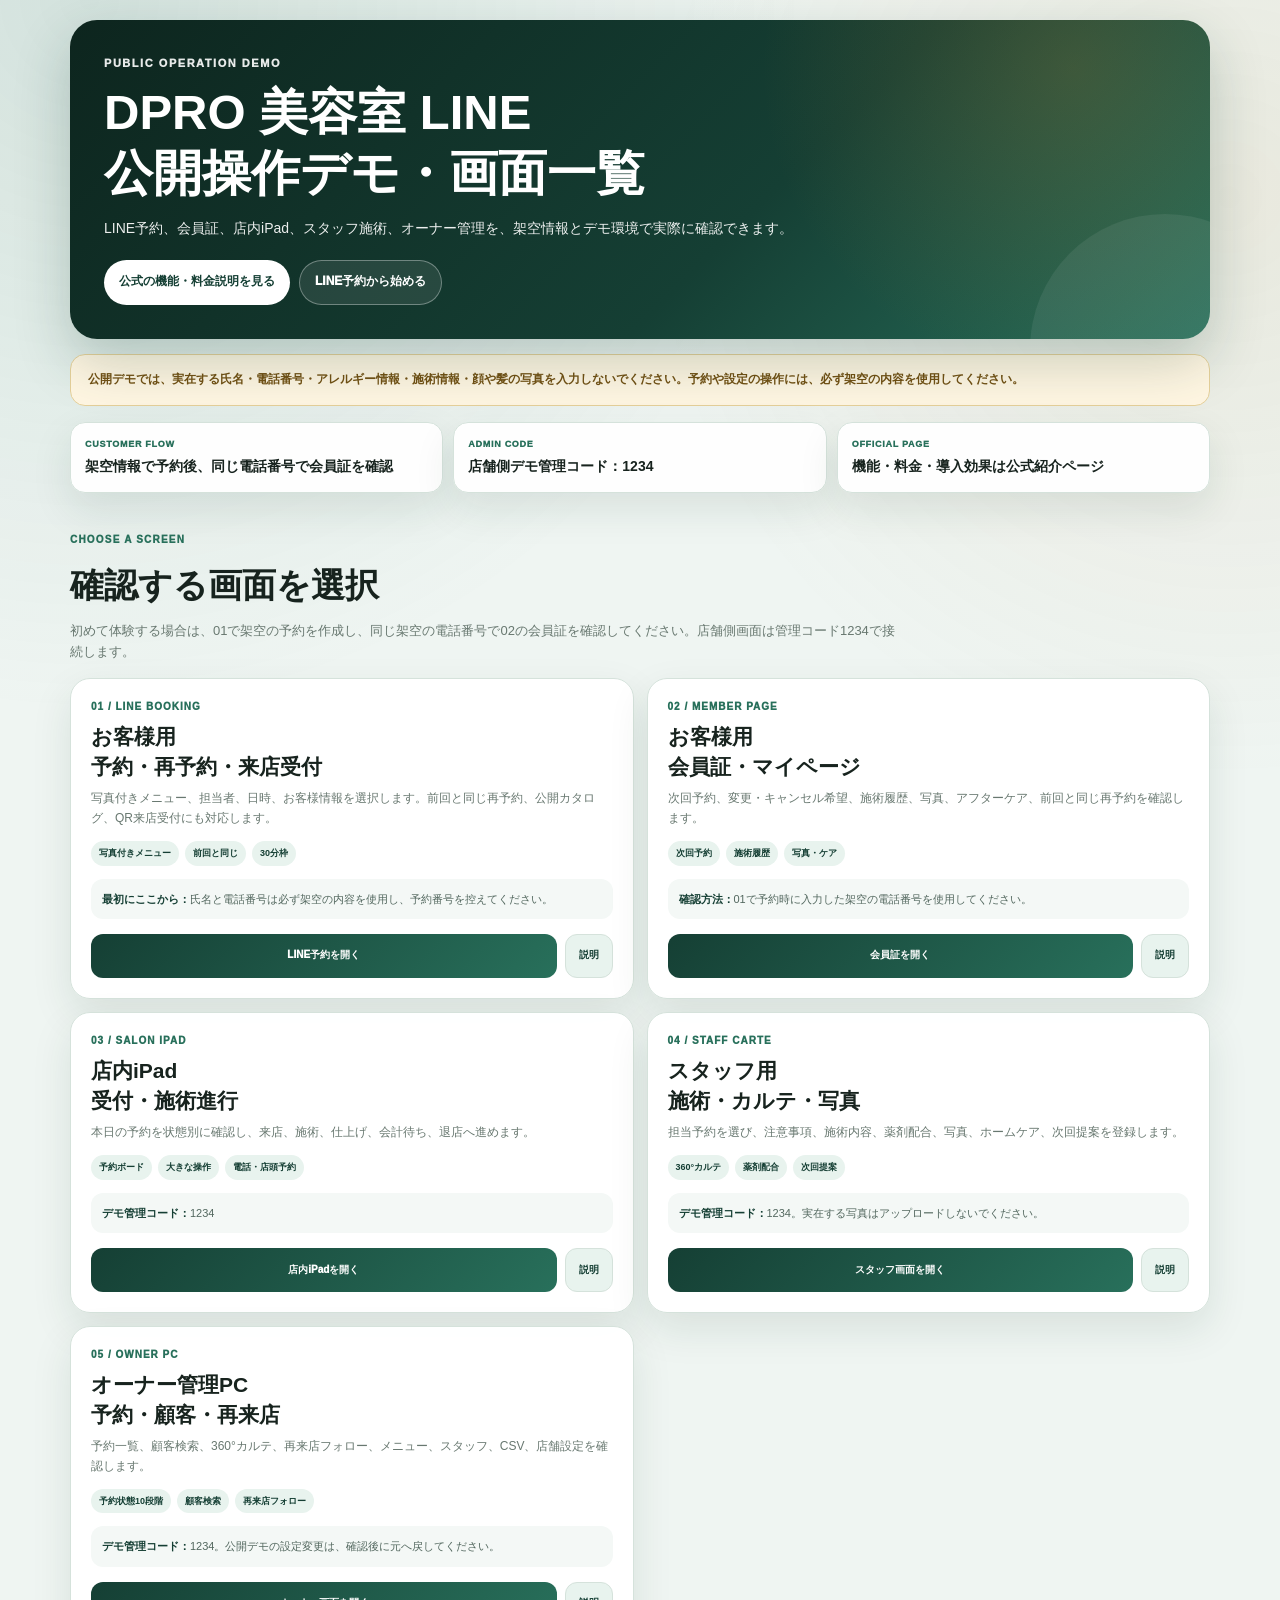
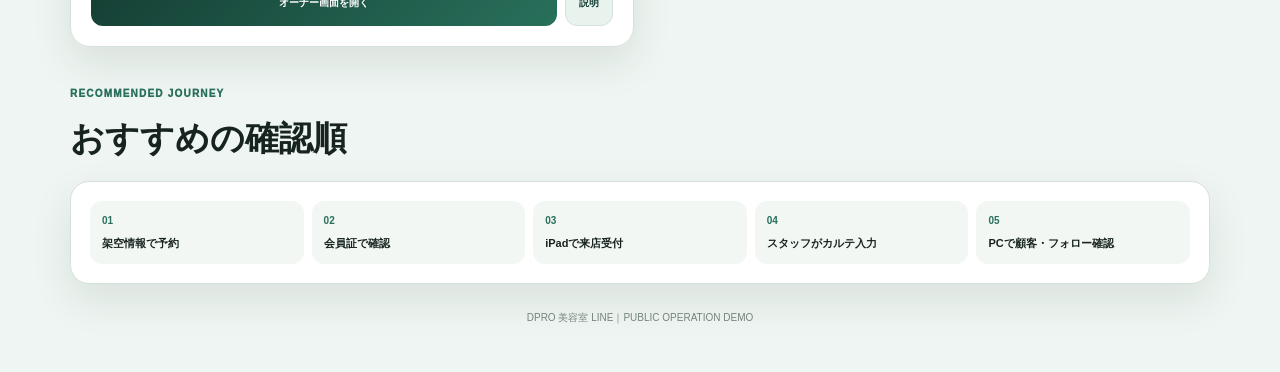
==== demo-guide.html @ 3b31a537 "STEP DPRO-SYSTEMS-10 clarify hair salon operation demo R2" ====
<!doctype html>
<html lang="ja">
<head>
<meta charset="utf-8">
<meta name="viewport" content="width=device-width,initial-scale=1,viewport-fit=cover">
<meta name="theme-color" content="#153f34">
<meta name="robots" content="noindex,nofollow,noarchive">
<link rel="canonical" href="https://dpro-shop.com/systems/hair">
<title>DPRO 美容室 LINE｜公開操作デモ・画面一覧</title>
<style>
:root{
  --bg:#eff5f2;--card:#fff;--text:#17231e;--muted:#687870;--line:#d5e2db;
  --brand:#153f34;--brand2:#28705b;--soft:#e8f3ee;--gold:#ad7a2c;
  --warn:#fff6e2;--shadow:0 16px 40px rgba(18,56,43,.10)
}
*{box-sizing:border-box}
html{background:var(--bg);scroll-behavior:smooth}
body{
  margin:0;min-height:100vh;color:var(--text);
  background:
    radial-gradient(circle at 7% 0,rgba(40,112,91,.14),transparent 31%),
    radial-gradient(circle at 96% 10%,rgba(173,122,44,.10),transparent 27%),
    var(--bg);
  font-family:-apple-system,BlinkMacSystemFont,"Segoe UI","Hiragino Sans","Yu Gothic UI","Yu Gothic",Meiryo,sans-serif;
  line-height:1.65
}
a{color:inherit}
.page{width:min(1140px,calc(100% - 24px));margin:0 auto;padding:20px 0 46px}
.hero{
  position:relative;overflow:hidden;padding:34px;color:#fff;border-radius:27px;
  background:
    radial-gradient(circle at 88% 15%,rgba(173,122,44,.24),transparent 30%),
    linear-gradient(135deg,#0d251e,#153f34 60%,#28705b);
  box-shadow:0 22px 55px rgba(21,63,52,.23)
}
.hero:after{content:"";position:absolute;width:270px;height:270px;right:-90px;bottom:-145px;border-radius:50%;background:rgba(255,255,255,.07)}
.kicker{font-size:11px;font-weight:1000;letter-spacing:.14em;opacity:.9}
.hero h1{position:relative;z-index:1;margin:10px 0 0;font-size:clamp(28px,5vw,49px);line-height:1.24}
.hero p{position:relative;z-index:1;max-width:830px;margin:13px 0 0;font-size:14px;opacity:.92}
.hero-actions{position:relative;z-index:1;display:flex;gap:9px;flex-wrap:wrap;margin-top:20px}
.button{min-height:45px;display:inline-flex;align-items:center;justify-content:center;padding:9px 15px;border-radius:999px;text-decoration:none;font-size:12px;font-weight:950}
.button-light{color:var(--brand);background:#fff}.button-ghost{color:#fff;border:1px solid rgba(255,255,255,.34);background:rgba(255,255,255,.09)}
.notice{margin-top:15px;padding:15px 17px;border:1px solid #e5d09a;border-radius:15px;background:var(--warn);color:#725013;font-size:12px;font-weight:760}
.demo-info{margin-top:16px;display:grid;grid-template-columns:repeat(3,minmax(0,1fr));gap:10px}
.demo-info>div{padding:14px;border:1px solid var(--line);border-radius:15px;background:rgba(255,255,255,.95);box-shadow:var(--shadow)}
.demo-info small{display:block;color:var(--brand2);font-size:9px;font-weight:1000;letter-spacing:.08em}
.demo-info strong{display:block;margin-top:4px;font-size:14px}
.section-head{margin:32px 0 15px}
.section-head small{color:var(--brand2);font-size:10px;font-weight:1000;letter-spacing:.12em}
.section-head h2{margin:5px 0 0;font-size:clamp(23px,4vw,34px)}
.section-head p{max-width:830px;margin:7px 0 0;color:var(--muted);font-size:13px}
.grid{display:grid;grid-template-columns:repeat(2,minmax(0,1fr));gap:13px}
.card{min-width:0;padding:20px;border:1px solid var(--line);border-radius:20px;background:rgba(255,255,255,.98);box-shadow:var(--shadow)}
.card-number{color:var(--brand2);font-size:10px;font-weight:1000;letter-spacing:.1em}
.card h3{margin:7px 0 0;font-size:21px;line-height:1.4}
.card p{margin:8px 0 0;color:var(--muted);font-size:12px}
.pills{display:flex;gap:6px;flex-wrap:wrap;margin-top:12px}
.pills span{padding:5px 8px;border-radius:999px;background:var(--soft);color:var(--brand);font-size:9px;font-weight:900}
.card-note{margin-top:13px;padding:11px;border-radius:12px;background:#f4f8f6;color:#52675e;font-size:11px}
.card-note b{color:var(--brand)}
.card-actions{display:grid;grid-template-columns:1fr auto;gap:8px;margin-top:15px}
.open,.official{min-height:44px;display:flex;align-items:center;justify-content:center;padding:9px 13px;border-radius:12px;text-decoration:none;font-size:10px;font-weight:950}
.open{color:#fff;background:linear-gradient(135deg,var(--brand),var(--brand2))}
.official{color:var(--brand);border:1px solid var(--line);background:var(--soft)}
.flow{margin-top:14px;padding:19px;border:1px solid var(--line);border-radius:19px;background:#fff;box-shadow:var(--shadow)}
.flow-grid{display:grid;grid-template-columns:repeat(5,minmax(0,1fr));gap:8px}
.flow-step{padding:12px;border-radius:12px;background:#f2f7f4}.flow-step b{display:block;color:var(--brand2);font-size:10px}.flow-step strong{display:block;margin-top:4px;font-size:11px}
.footer{margin-top:26px;color:#74847c;font-size:10px;text-align:center}
@media(max-width:760px){.hero{padding:25px 20px}.demo-info,.grid,.flow-grid{grid-template-columns:1fr}}
@media(max-width:420px){.page{width:min(100% - 16px,1140px)}.card-actions{grid-template-columns:1fr}}
</style>
</head>
<body>
<main class="page">
<section class="hero">
  <div class="kicker">PUBLIC OPERATION DEMO</div>
  <h1>DPRO 美容室 LINE<br>公開操作デモ・画面一覧</h1>
  <p>LINE予約、会員証、店内iPad、スタッフ施術、オーナー管理を、架空情報とデモ環境で実際に確認できます。</p>
  <div class="hero-actions">
    <a class="button button-light" href="https://dpro-shop.com/systems/hair">公式の機能・料金説明を見る</a>
    <a class="button button-ghost" href="index.html">LINE予約から始める</a>
  </div>
</section>

<div class="notice">
  公開デモでは、実在する氏名・電話番号・アレルギー情報・施術情報・顔や髪の写真を入力しないでください。予約や設定の操作には、必ず架空の内容を使用してください。
</div>

<section class="demo-info" aria-label="デモ利用情報">
  <div><small>CUSTOMER FLOW</small><strong>架空情報で予約後、同じ電話番号で会員証を確認</strong></div>
  <div><small>ADMIN CODE</small><strong>店舗側デモ管理コード：1234</strong></div>
  <div><small>OFFICIAL PAGE</small><strong>機能・料金・導入効果は公式紹介ページ</strong></div>
</section>

<div class="section-head">
  <small>CHOOSE A SCREEN</small>
  <h2>確認する画面を選択</h2>
  <p>初めて体験する場合は、01で架空の予約を作成し、同じ架空の電話番号で02の会員証を確認してください。店舗側画面は管理コード1234で接続します。</p>
</div>

<section class="grid">
  <article class="card">
    <div class="card-number">01 / LINE BOOKING</div>
    <h3>お客様用<br>予約・再予約・来店受付</h3>
    <p>写真付きメニュー、担当者、日時、お客様情報を選択します。前回と同じ再予約、公開カタログ、QR来店受付にも対応します。</p>
    <div class="pills"><span>写真付きメニュー</span><span>前回と同じ</span><span>30分枠</span></div>
    <div class="card-note"><b>最初にここから：</b>氏名と電話番号は必ず架空の内容を使用し、予約番号を控えてください。</div>
    <div class="card-actions"><a class="open" href="index.html">LINE予約を開く</a><a class="official" href="https://dpro-shop.com/systems/hair#flow">説明</a></div>
  </article>

  <article class="card">
    <div class="card-number">02 / MEMBER PAGE</div>
    <h3>お客様用<br>会員証・マイページ</h3>
    <p>次回予約、変更・キャンセル希望、施術履歴、写真、アフターケア、前回と同じ再予約を確認します。</p>
    <div class="pills"><span>次回予約</span><span>施術履歴</span><span>写真・ケア</span></div>
    <div class="card-note"><b>確認方法：</b>01で予約時に入力した架空の電話番号を使用してください。</div>
    <div class="card-actions"><a class="open" href="member.html">会員証を開く</a><a class="official" href="https://dpro-shop.com/systems/hair#demo">説明</a></div>
  </article>

  <article class="card">
    <div class="card-number">03 / SALON IPAD</div>
    <h3>店内iPad<br>受付・施術進行</h3>
    <p>本日の予約を状態別に確認し、来店、施術、仕上げ、会計待ち、退店へ進めます。</p>
    <div class="pills"><span>予約ボード</span><span>大きな操作</span><span>電話・店頭予約</span></div>
    <div class="card-note"><b>デモ管理コード：</b>1234</div>
    <div class="card-actions"><a class="open" href="owner-ipad.html">店内iPadを開く</a><a class="official" href="https://dpro-shop.com/systems/hair#roles">説明</a></div>
  </article>

  <article class="card">
    <div class="card-number">04 / STAFF CARTE</div>
    <h3>スタッフ用<br>施術・カルテ・写真</h3>
    <p>担当予約を選び、注意事項、施術内容、薬剤配合、写真、ホームケア、次回提案を登録します。</p>
    <div class="pills"><span>360°カルテ</span><span>薬剤配合</span><span>次回提案</span></div>
    <div class="card-note"><b>デモ管理コード：</b>1234。実在する写真はアップロードしないでください。</div>
    <div class="card-actions"><a class="open" href="staff.html">スタッフ画面を開く</a><a class="official" href="https://dpro-shop.com/systems/hair#features">説明</a></div>
  </article>

  <article class="card">
    <div class="card-number">05 / OWNER PC</div>
    <h3>オーナー管理PC<br>予約・顧客・再来店</h3>
    <p>予約一覧、顧客検索、360°カルテ、再来店フォロー、メニュー、スタッフ、CSV、店舗設定を確認します。</p>
    <div class="pills"><span>予約状態10段階</span><span>顧客検索</span><span>再来店フォロー</span></div>
    <div class="card-note"><b>デモ管理コード：</b>1234。公開デモの設定変更は、確認後に元へ戻してください。</div>
    <div class="card-actions"><a class="open" href="owner.html">オーナー画面を開く</a><a class="official" href="https://dpro-shop.com/systems/hair#safety">説明</a></div>
  </article>
</section>

<div class="section-head">
  <small>RECOMMENDED JOURNEY</small>
  <h2>おすすめの確認順</h2>
</div>
<section class="flow">
  <div class="flow-grid">
    <div class="flow-step"><b>01</b><strong>架空情報で予約</strong></div>
    <div class="flow-step"><b>02</b><strong>会員証で確認</strong></div>
    <div class="flow-step"><b>03</b><strong>iPadで来店受付</strong></div>
    <div class="flow-step"><b>04</b><strong>スタッフがカルテ入力</strong></div>
    <div class="flow-step"><b>05</b><strong>PCで顧客・フォロー確認</strong></div>
  </div>
</section>

<div class="footer">DPRO 美容室 LINE｜PUBLIC OPERATION DEMO</div>
</main>
</body>
</html>
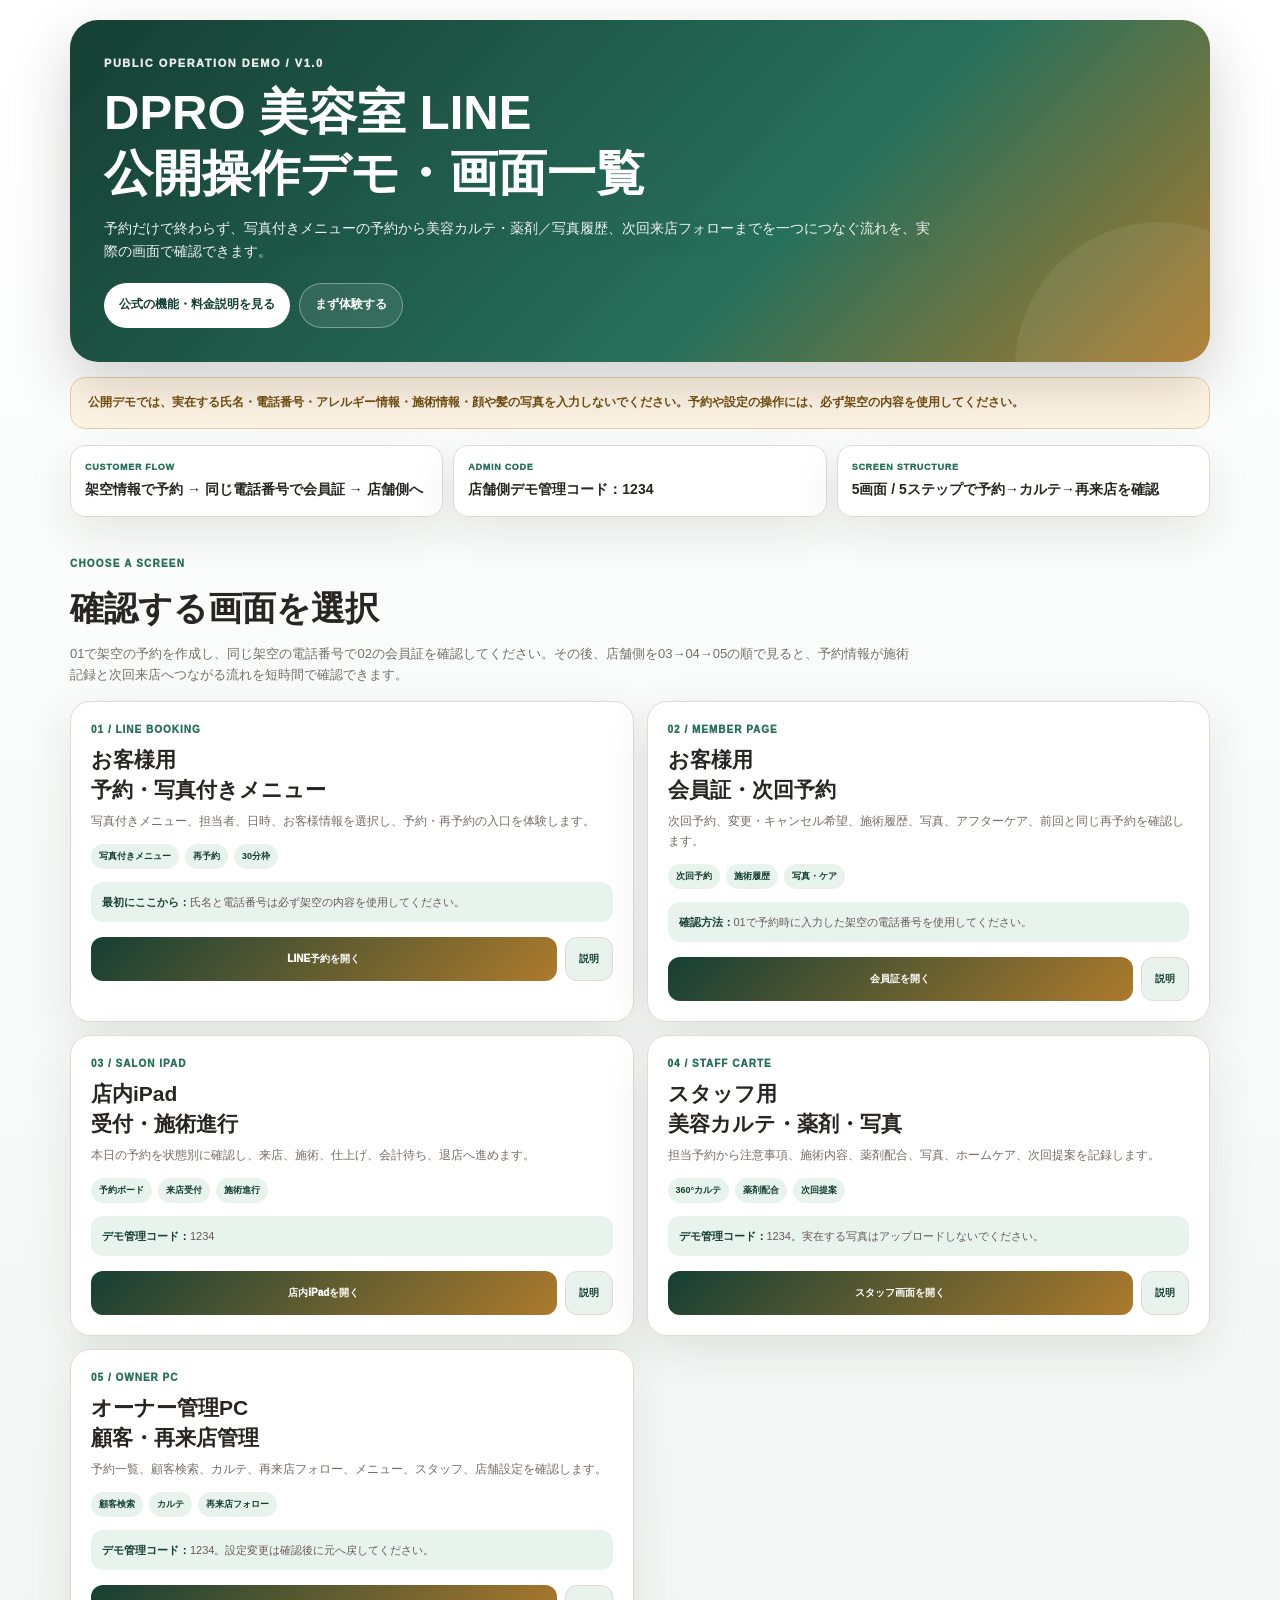
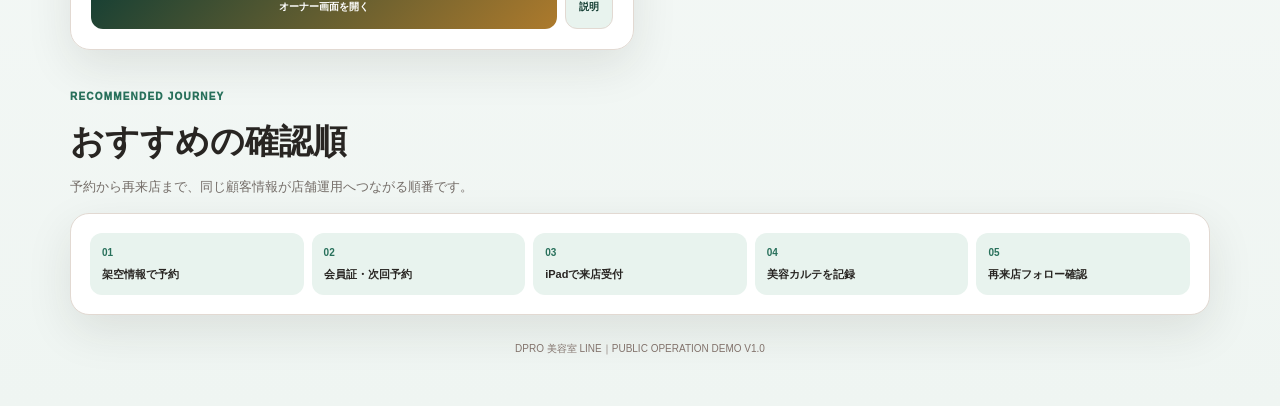
==== commit 682b4877: "Add files via upload" ====
--- a/demo-guide.html
+++ b/demo-guide.html
@@ -1,165 +1,102 @@
 <!doctype html>
+<!-- DPRO LIVE DEMO COMMON TEMPLATE V1.0 LOCK / HAIR -->
 <html lang="ja">
 <head>
 <meta charset="utf-8">
 <meta name="viewport" content="width=device-width,initial-scale=1,viewport-fit=cover">
-<meta name="theme-color" content="#153f34">
 <meta name="robots" content="noindex,nofollow,noarchive">
 <link rel="canonical" href="https://dpro-shop.com/systems/hair">
-<title>DPRO 美容室 LINE｜公開操作デモ・画面一覧</title>
+<title>DPRO 美容室 LINE｜公開操作デモ・画面一覧 V1.0</title>
 <style>
 :root{
-  --bg:#eff5f2;--card:#fff;--text:#17231e;--muted:#687870;--line:#d5e2db;
-  --brand:#153f34;--brand2:#28705b;--soft:#e8f3ee;--gold:#ad7a2c;
-  --warn:#fff6e2;--shadow:0 16px 40px rgba(18,56,43,.10)
+  --bg:#eff5f2;--card:#fff;--ink:#282522;--muted:#746d68;--line:#e2d9d2;
+  --brand:#28705b;--deep:#153f34;--brand2:#ad7a2c;--soft:#e8f3ee;
+  --shadow:0 16px 46px rgba(44,37,32,.10)
 }
 *{box-sizing:border-box}
-html{background:var(--bg);scroll-behavior:smooth}
-body{
-  margin:0;min-height:100vh;color:var(--text);
-  background:
-    radial-gradient(circle at 7% 0,rgba(40,112,91,.14),transparent 31%),
-    radial-gradient(circle at 96% 10%,rgba(173,122,44,.10),transparent 27%),
-    var(--bg);
-  font-family:-apple-system,BlinkMacSystemFont,"Segoe UI","Hiragino Sans","Yu Gothic UI","Yu Gothic",Meiryo,sans-serif;
-  line-height:1.65
-}
-a{color:inherit}
-.page{width:min(1140px,calc(100% - 24px));margin:0 auto;padding:20px 0 46px}
-.hero{
-  position:relative;overflow:hidden;padding:34px;color:#fff;border-radius:27px;
-  background:
-    radial-gradient(circle at 88% 15%,rgba(173,122,44,.24),transparent 30%),
-    linear-gradient(135deg,#0d251e,#153f34 60%,#28705b);
-  box-shadow:0 22px 55px rgba(21,63,52,.23)
-}
-.hero:after{content:"";position:absolute;width:270px;height:270px;right:-90px;bottom:-145px;border-radius:50%;background:rgba(255,255,255,.07)}
-.kicker{font-size:11px;font-weight:1000;letter-spacing:.14em;opacity:.9}
+html{background:var(--bg);scroll-behavior:smooth;overflow-x:hidden}
+body{margin:0;min-height:100vh;color:var(--ink);font-family:-apple-system,BlinkMacSystemFont,"Segoe UI","Noto Sans JP","Yu Gothic UI",Meiryo,sans-serif;line-height:1.65;background:linear-gradient(180deg,#fff 0%,var(--bg) 100%);overflow-x:hidden}
+a{color:inherit}.page{width:min(1140px,calc(100% - 24px));margin:0 auto;padding:20px 0 48px}
+.hero{position:relative;overflow:hidden;padding:34px;border-radius:28px;color:#fff;background:linear-gradient(135deg,var(--deep),var(--brand) 63%,var(--brand2));box-shadow:0 23px 58px rgba(35,30,27,.20)}
+.hero:after{content:"";position:absolute;right:-95px;bottom:-150px;width:290px;height:290px;border-radius:50%;background:rgba(255,255,255,.07)}
+.kicker{position:relative;z-index:1;font-size:11px;font-weight:1000;letter-spacing:.14em;opacity:.9}
 .hero h1{position:relative;z-index:1;margin:10px 0 0;font-size:clamp(28px,5vw,49px);line-height:1.24}
-.hero p{position:relative;z-index:1;max-width:830px;margin:13px 0 0;font-size:14px;opacity:.92}
+.hero p{position:relative;z-index:1;max-width:830px;margin:13px 0 0;font-size:14px;opacity:.93}
 .hero-actions{position:relative;z-index:1;display:flex;gap:9px;flex-wrap:wrap;margin-top:20px}
 .button{min-height:45px;display:inline-flex;align-items:center;justify-content:center;padding:9px 15px;border-radius:999px;text-decoration:none;font-size:12px;font-weight:950}
-.button-light{color:var(--brand);background:#fff}.button-ghost{color:#fff;border:1px solid rgba(255,255,255,.34);background:rgba(255,255,255,.09)}
-.notice{margin-top:15px;padding:15px 17px;border:1px solid #e5d09a;border-radius:15px;background:var(--warn);color:#725013;font-size:12px;font-weight:760}
+.button-light{color:var(--deep);background:#fff}.button-ghost{color:#fff;border:1px solid rgba(255,255,255,.35);background:rgba(255,255,255,.09)}
+.notice{margin-top:15px;padding:15px 17px;border:1px solid #e5cda3;border-radius:15px;background:#fff5e5;color:#725013;font-size:12px;font-weight:760}
 .demo-info{margin-top:16px;display:grid;grid-template-columns:repeat(3,minmax(0,1fr));gap:10px}
-.demo-info>div{padding:14px;border:1px solid var(--line);border-radius:15px;background:rgba(255,255,255,.95);box-shadow:var(--shadow)}
-.demo-info small{display:block;color:var(--brand2);font-size:9px;font-weight:1000;letter-spacing:.08em}
-.demo-info strong{display:block;margin-top:4px;font-size:14px}
-.section-head{margin:32px 0 15px}
-.section-head small{color:var(--brand2);font-size:10px;font-weight:1000;letter-spacing:.12em}
-.section-head h2{margin:5px 0 0;font-size:clamp(23px,4vw,34px)}
-.section-head p{max-width:830px;margin:7px 0 0;color:var(--muted);font-size:13px}
+.demo-info>div{min-width:0;padding:14px;border:1px solid var(--line);border-radius:15px;background:rgba(255,255,255,.96);box-shadow:var(--shadow)}
+.demo-info small{display:block;color:var(--brand);font-size:9px;font-weight:1000;letter-spacing:.08em}.demo-info strong{display:block;margin-top:4px;font-size:14px;overflow-wrap:anywhere}
+.section-head{margin:32px 0 15px}.section-head small{color:var(--brand);font-size:10px;font-weight:1000;letter-spacing:.12em}.section-head h2{margin:5px 0 0;font-size:clamp(23px,4vw,34px)}.section-head p{max-width:840px;margin:7px 0 0;color:var(--muted);font-size:13px}
 .grid{display:grid;grid-template-columns:repeat(2,minmax(0,1fr));gap:13px}
 .card{min-width:0;padding:20px;border:1px solid var(--line);border-radius:20px;background:rgba(255,255,255,.98);box-shadow:var(--shadow)}
-.card-number{color:var(--brand2);font-size:10px;font-weight:1000;letter-spacing:.1em}
-.card h3{margin:7px 0 0;font-size:21px;line-height:1.4}
-.card p{margin:8px 0 0;color:var(--muted);font-size:12px}
-.pills{display:flex;gap:6px;flex-wrap:wrap;margin-top:12px}
-.pills span{padding:5px 8px;border-radius:999px;background:var(--soft);color:var(--brand);font-size:9px;font-weight:900}
-.card-note{margin-top:13px;padding:11px;border-radius:12px;background:#f4f8f6;color:#52675e;font-size:11px}
-.card-note b{color:var(--brand)}
-.card-actions{display:grid;grid-template-columns:1fr auto;gap:8px;margin-top:15px}
-.open,.official{min-height:44px;display:flex;align-items:center;justify-content:center;padding:9px 13px;border-radius:12px;text-decoration:none;font-size:10px;font-weight:950}
-.open{color:#fff;background:linear-gradient(135deg,var(--brand),var(--brand2))}
-.official{color:var(--brand);border:1px solid var(--line);background:var(--soft)}
+.card-number{color:var(--brand);font-size:10px;font-weight:1000;letter-spacing:.1em}.card h3{margin:7px 0 0;font-size:21px;line-height:1.4}.card p{margin:8px 0 0;color:var(--muted);font-size:12px;overflow-wrap:anywhere}
+.pills{display:flex;gap:6px;flex-wrap:wrap;margin-top:12px}.pills span{padding:5px 8px;border-radius:999px;background:var(--soft);color:var(--deep);font-size:9px;font-weight:900}
+.card-note{margin-top:13px;padding:11px;border-radius:12px;background:var(--soft);color:#675a54;font-size:11px;overflow-wrap:anywhere}.card-note b{color:var(--deep)}
+.card-actions{display:grid;grid-template-columns:minmax(0,1fr) auto;gap:8px;margin-top:15px}
+.open,.official{min-width:0;min-height:44px;display:flex;align-items:center;justify-content:center;padding:9px 13px;border-radius:12px;text-decoration:none;font-size:10px;font-weight:950;text-align:center}
+.open{color:#fff;background:linear-gradient(135deg,var(--deep),var(--brand2))}.official{color:var(--deep);border:1px solid var(--line);background:var(--soft)}
 .flow{margin-top:14px;padding:19px;border:1px solid var(--line);border-radius:19px;background:#fff;box-shadow:var(--shadow)}
-.flow-grid{display:grid;grid-template-columns:repeat(5,minmax(0,1fr));gap:8px}
-.flow-step{padding:12px;border-radius:12px;background:#f2f7f4}.flow-step b{display:block;color:var(--brand2);font-size:10px}.flow-step strong{display:block;margin-top:4px;font-size:11px}
-.footer{margin-top:26px;color:#74847c;font-size:10px;text-align:center}
-@media(max-width:760px){.hero{padding:25px 20px}.demo-info,.grid,.flow-grid{grid-template-columns:1fr}}
+.flow-grid{display:grid;grid-template-columns:repeat(var(--flow-cols,5),minmax(0,1fr));gap:8px}
+.flow-step{min-width:0;padding:12px;border-radius:12px;background:var(--soft)}.flow-step b{display:block;color:var(--brand);font-size:10px}.flow-step strong{display:block;margin-top:4px;font-size:11px;overflow-wrap:anywhere}.flow-step.same{border:1px dashed #cdbfb6}
+.footer{margin-top:26px;color:#82736c;font-size:10px;text-align:center}
+@media(max-width:900px){.flow-grid{grid-template-columns:repeat(2,minmax(0,1fr))}}
+@media(max-width:760px){.hero{padding:25px 20px}.demo-info,.grid,.flow-grid{grid-template-columns:1fr}.hero-actions{display:grid}.button{width:100%}}
 @media(max-width:420px){.page{width:min(100% - 16px,1140px)}.card-actions{grid-template-columns:1fr}}
 </style>
 </head>
 <body>
 <main class="page">
 <section class="hero">
-  <div class="kicker">PUBLIC OPERATION DEMO</div>
+  <div class="kicker">PUBLIC OPERATION DEMO / V1.0</div>
   <h1>DPRO 美容室 LINE<br>公開操作デモ・画面一覧</h1>
-  <p>LINE予約、会員証、店内iPad、スタッフ施術、オーナー管理を、架空情報とデモ環境で実際に確認できます。</p>
-  <div class="hero-actions">
-    <a class="button button-light" href="https://dpro-shop.com/systems/hair">公式の機能・料金説明を見る</a>
-    <a class="button button-ghost" href="index.html">LINE予約から始める</a>
-  </div>
+  <p>予約だけで終わらず、写真付きメニューの予約から美容カルテ・薬剤／写真履歴、次回来店フォローまでを一つにつなぐ流れを、実際の画面で確認できます。</p>
+  <div class="hero-actions"><a class="button button-light" href="https://dpro-shop.com/systems/hair">公式の機能・料金説明を見る</a><a class="button button-ghost" href="index.html">まず体験する</a></div>
 </section>
-
-<div class="notice">
-  公開デモでは、実在する氏名・電話番号・アレルギー情報・施術情報・顔や髪の写真を入力しないでください。予約や設定の操作には、必ず架空の内容を使用してください。
-</div>
-
-<section class="demo-info" aria-label="デモ利用情報">
-  <div><small>CUSTOMER FLOW</small><strong>架空情報で予約後、同じ電話番号で会員証を確認</strong></div>
-  <div><small>ADMIN CODE</small><strong>店舗側デモ管理コード：1234</strong></div>
-  <div><small>OFFICIAL PAGE</small><strong>機能・料金・導入効果は公式紹介ページ</strong></div>
-</section>
-
-<div class="section-head">
-  <small>CHOOSE A SCREEN</small>
-  <h2>確認する画面を選択</h2>
-  <p>初めて体験する場合は、01で架空の予約を作成し、同じ架空の電話番号で02の会員証を確認してください。店舗側画面は管理コード1234で接続します。</p>
-</div>
-
-<section class="grid">
-  <article class="card">
+<div class="notice">公開デモでは、実在する氏名・電話番号・アレルギー情報・施術情報・顔や髪の写真を入力しないでください。予約や設定の操作には、必ず架空の内容を使用してください。</div>
+<section class="demo-info" aria-label="デモ利用情報"><div><small>CUSTOMER FLOW</small><strong>架空情報で予約 → 同じ電話番号で会員証 → 店舗側へ</strong></div><div><small>ADMIN CODE</small><strong>店舗側デモ管理コード：1234</strong></div><div><small>SCREEN STRUCTURE</small><strong>5画面 / 5ステップで予約→カルテ→再来店を確認</strong></div></section>
+<div class="section-head"><small>CHOOSE A SCREEN</small><h2>確認する画面を選択</h2><p>01で架空の予約を作成し、同じ架空の電話番号で02の会員証を確認してください。その後、店舗側を03→04→05の順で見ると、予約情報が施術記録と次回来店へつながる流れを短時間で確認できます。</p></div>
+<section class="grid"><article class="card">
     <div class="card-number">01 / LINE BOOKING</div>
-    <h3>お客様用<br>予約・再予約・来店受付</h3>
-    <p>写真付きメニュー、担当者、日時、お客様情報を選択します。前回と同じ再予約、公開カタログ、QR来店受付にも対応します。</p>
-    <div class="pills"><span>写真付きメニュー</span><span>前回と同じ</span><span>30分枠</span></div>
-    <div class="card-note"><b>最初にここから：</b>氏名と電話番号は必ず架空の内容を使用し、予約番号を控えてください。</div>
+    <h3>お客様用<br>予約・写真付きメニュー</h3>
+    <p>写真付きメニュー、担当者、日時、お客様情報を選択し、予約・再予約の入口を体験します。</p>
+    <div class="pills"><span>写真付きメニュー</span><span>再予約</span><span>30分枠</span></div>
+    <div class="card-note"><b>最初にここから：</b>氏名と電話番号は必ず架空の内容を使用してください。</div>
     <div class="card-actions"><a class="open" href="index.html">LINE予約を開く</a><a class="official" href="https://dpro-shop.com/systems/hair#flow">説明</a></div>
-  </article>
-
-  <article class="card">
+  </article><article class="card">
     <div class="card-number">02 / MEMBER PAGE</div>
-    <h3>お客様用<br>会員証・マイページ</h3>
+    <h3>お客様用<br>会員証・次回予約</h3>
     <p>次回予約、変更・キャンセル希望、施術履歴、写真、アフターケア、前回と同じ再予約を確認します。</p>
     <div class="pills"><span>次回予約</span><span>施術履歴</span><span>写真・ケア</span></div>
     <div class="card-note"><b>確認方法：</b>01で予約時に入力した架空の電話番号を使用してください。</div>
     <div class="card-actions"><a class="open" href="member.html">会員証を開く</a><a class="official" href="https://dpro-shop.com/systems/hair#demo">説明</a></div>
-  </article>
-
-  <article class="card">
+  </article><article class="card">
     <div class="card-number">03 / SALON IPAD</div>
     <h3>店内iPad<br>受付・施術進行</h3>
     <p>本日の予約を状態別に確認し、来店、施術、仕上げ、会計待ち、退店へ進めます。</p>
-    <div class="pills"><span>予約ボード</span><span>大きな操作</span><span>電話・店頭予約</span></div>
+    <div class="pills"><span>予約ボード</span><span>来店受付</span><span>施術進行</span></div>
     <div class="card-note"><b>デモ管理コード：</b>1234</div>
     <div class="card-actions"><a class="open" href="owner-ipad.html">店内iPadを開く</a><a class="official" href="https://dpro-shop.com/systems/hair#roles">説明</a></div>
-  </article>
-
-  <article class="card">
+  </article><article class="card">
     <div class="card-number">04 / STAFF CARTE</div>
-    <h3>スタッフ用<br>施術・カルテ・写真</h3>
-    <p>担当予約を選び、注意事項、施術内容、薬剤配合、写真、ホームケア、次回提案を登録します。</p>
+    <h3>スタッフ用<br>美容カルテ・薬剤・写真</h3>
+    <p>担当予約から注意事項、施術内容、薬剤配合、写真、ホームケア、次回提案を記録します。</p>
     <div class="pills"><span>360°カルテ</span><span>薬剤配合</span><span>次回提案</span></div>
     <div class="card-note"><b>デモ管理コード：</b>1234。実在する写真はアップロードしないでください。</div>
     <div class="card-actions"><a class="open" href="staff.html">スタッフ画面を開く</a><a class="official" href="https://dpro-shop.com/systems/hair#features">説明</a></div>
-  </article>
-
-  <article class="card">
+  </article><article class="card">
     <div class="card-number">05 / OWNER PC</div>
-    <h3>オーナー管理PC<br>予約・顧客・再来店</h3>
-    <p>予約一覧、顧客検索、360°カルテ、再来店フォロー、メニュー、スタッフ、CSV、店舗設定を確認します。</p>
-    <div class="pills"><span>予約状態10段階</span><span>顧客検索</span><span>再来店フォロー</span></div>
-    <div class="card-note"><b>デモ管理コード：</b>1234。公開デモの設定変更は、確認後に元へ戻してください。</div>
+    <h3>オーナー管理PC<br>顧客・再来店管理</h3>
+    <p>予約一覧、顧客検索、カルテ、再来店フォロー、メニュー、スタッフ、店舗設定を確認します。</p>
+    <div class="pills"><span>顧客検索</span><span>カルテ</span><span>再来店フォロー</span></div>
+    <div class="card-note"><b>デモ管理コード：</b>1234。設定変更は確認後に元へ戻してください。</div>
     <div class="card-actions"><a class="open" href="owner.html">オーナー画面を開く</a><a class="official" href="https://dpro-shop.com/systems/hair#safety">説明</a></div>
-  </article>
-</section>
-
-<div class="section-head">
-  <small>RECOMMENDED JOURNEY</small>
-  <h2>おすすめの確認順</h2>
-</div>
-<section class="flow">
-  <div class="flow-grid">
-    <div class="flow-step"><b>01</b><strong>架空情報で予約</strong></div>
-    <div class="flow-step"><b>02</b><strong>会員証で確認</strong></div>
-    <div class="flow-step"><b>03</b><strong>iPadで来店受付</strong></div>
-    <div class="flow-step"><b>04</b><strong>スタッフがカルテ入力</strong></div>
-    <div class="flow-step"><b>05</b><strong>PCで顧客・フォロー確認</strong></div>
-  </div>
-</section>
-
-<div class="footer">DPRO 美容室 LINE｜PUBLIC OPERATION DEMO</div>
+  </article></section>
+<div class="section-head"><small>RECOMMENDED JOURNEY</small><h2>おすすめの確認順</h2><p>予約から再来店まで、同じ顧客情報が店舗運用へつながる順番です。</p></div>
+<section class="flow"><div class="flow-grid" style="--flow-cols:5"><div class="flow-step"><b>01</b><strong>架空情報で予約</strong></div><div class="flow-step"><b>02</b><strong>会員証・次回予約</strong></div><div class="flow-step"><b>03</b><strong>iPadで来店受付</strong></div><div class="flow-step"><b>04</b><strong>美容カルテを記録</strong></div><div class="flow-step"><b>05</b><strong>再来店フォロー確認</strong></div></div></section>
+<div class="footer">DPRO 美容室 LINE｜PUBLIC OPERATION DEMO V1.0</div>
 </main>
 </body>
 </html>
